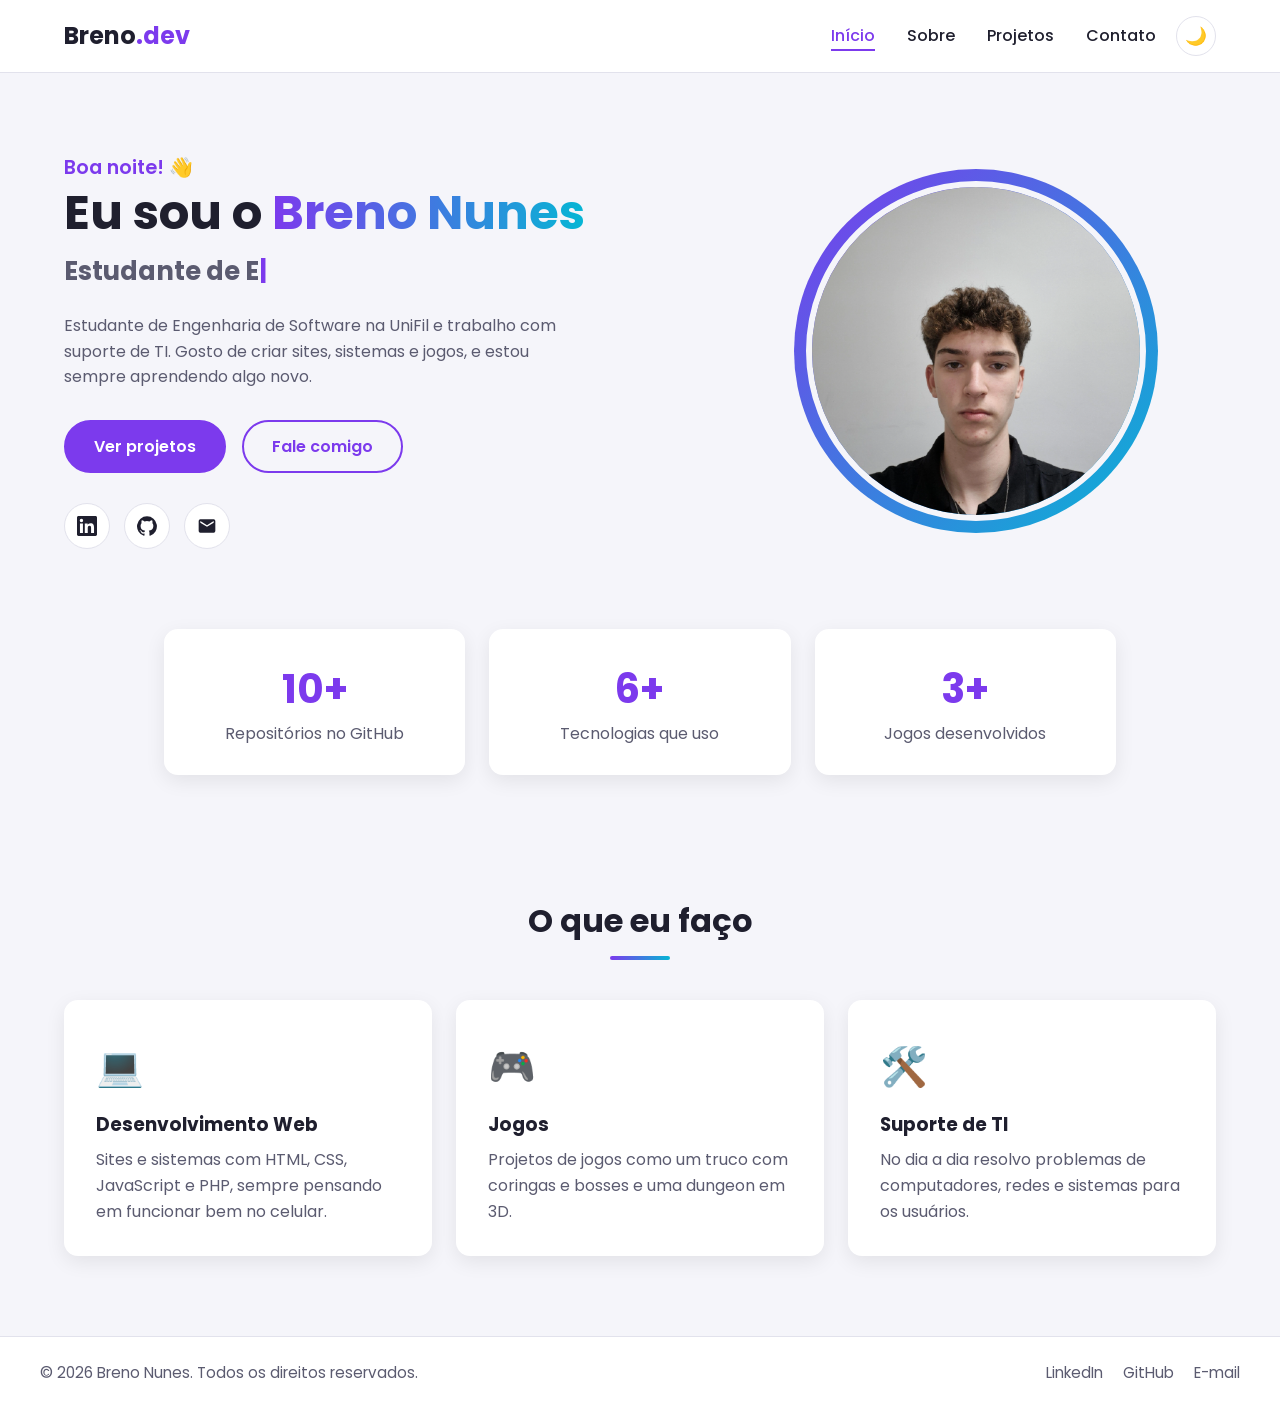
==== index.html @ 77baca60 "Portfólio pessoal" ====
<!DOCTYPE html>
<html lang="pt-BR">
<head>
    <meta charset="UTF-8">
    <meta name="viewport" content="width=device-width, initial-scale=1.0">
    <meta name="description" content="Portfólio de Breno Nunes, estudante de Engenharia de Software">
    <title>Breno Nunes | Início</title>
    <link rel="preconnect" href="https://fonts.googleapis.com">
    <link rel="preconnect" href="https://fonts.gstatic.com" crossorigin>
    <link href="https://fonts.googleapis.com/css2?family=Poppins:wght@400;500;600;700&display=swap" rel="stylesheet">
    <link rel="stylesheet" href="css/style.css">
</head>
<body>
    <header class="cabecalho">
        <nav class="navbar">
            <a href="index.html" class="logo">Breno<span>.dev</span></a>

            <button class="menu-toggle" id="menuToggle" aria-label="Abrir menu" aria-expanded="false">
                <span></span>
                <span></span>
                <span></span>
            </button>

            <ul class="menu" id="menu">
                <li><a href="index.html" class="ativo">Início</a></li>
                <li><a href="sobre.html">Sobre</a></li>
                <li><a href="projetos.html">Projetos</a></li>
                <li><a href="contato.html">Contato</a></li>
            </ul>

            <button class="btn-tema" id="btnTema" aria-label="Alternar tema">🌙</button>
        </nav>
    </header>

    <main>
        <section class="hero">
            <div class="hero-texto">
                <p class="saudacao" id="saudacao">Olá!</p>
                <h1>Eu sou o <span class="destaque">Breno Nunes</span></h1>
                <h2 class="digitando">
                    <span id="textoDigitado"></span><span class="cursor">|</span>
                </h2>
                <p class="hero-descricao">
                    Estudante de Engenharia de Software na UniFil e trabalho com suporte de TI.
                    Gosto de criar sites, sistemas e jogos, e estou sempre aprendendo algo novo.
                </p>
                <div class="hero-botoes">
                    <a href="projetos.html" class="btn btn-principal">Ver projetos</a>
                    <a href="contato.html" class="btn btn-secundario">Fale comigo</a>
                </div>
                <div class="redes">
                    <a href="https://www.linkedin.com/in/breno-nunes-1a18032b0/" target="_blank" rel="noopener" aria-label="LinkedIn">
                        <svg viewBox="0 0 24 24"><path d="M20.45 20.45h-3.56v-5.57c0-1.33-.02-3.04-1.85-3.04-1.85 0-2.14 1.45-2.14 2.94v5.67H9.35V9h3.41v1.56h.05c.48-.9 1.64-1.85 3.37-1.85 3.6 0 4.27 2.37 4.27 5.45v6.29zM5.34 7.43a2.06 2.06 0 1 1 0-4.13 2.06 2.06 0 0 1 0 4.13zM7.12 20.45H3.56V9h3.56v11.45zM22.22 0H1.77C.79 0 0 .77 0 1.73v20.54C0 23.23.79 24 1.77 24h20.45c.98 0 1.78-.77 1.78-1.73V1.73C24 .77 23.2 0 22.22 0z"/></svg>
                    </a>
                    <a href="https://github.com/BrenoNunesC" target="_blank" rel="noopener" aria-label="GitHub">
                        <svg viewBox="0 0 24 24"><path d="M12 .3a12 12 0 0 0-3.8 23.38c.6.12.83-.26.83-.57L9 21.07c-3.34.72-4.04-1.61-4.04-1.61-.55-1.39-1.34-1.76-1.34-1.76-1.08-.74.09-.73.09-.73 1.2.09 1.83 1.24 1.83 1.24 1.07 1.83 2.81 1.3 3.5 1 .1-.78.42-1.31.76-1.61-2.67-.3-5.47-1.33-5.47-5.93 0-1.31.47-2.38 1.24-3.22-.14-.3-.54-1.52.1-3.18 0 0 1-.32 3.3 1.23a11.5 11.5 0 0 1 6 0c2.28-1.55 3.29-1.23 3.29-1.23.64 1.66.24 2.88.12 3.18a4.65 4.65 0 0 1 1.23 3.22c0 4.61-2.8 5.63-5.48 5.92.42.36.81 1.1.81 2.22l-.01 3.29c0 .31.2.69.82.57A12 12 0 0 0 12 .3"/></svg>
                    </a>
                    <a href="mailto:brenonunes@edu.unifil.br" aria-label="E-mail">
                        <svg viewBox="0 0 24 24"><path d="M20 4H4a2 2 0 0 0-2 2v12a2 2 0 0 0 2 2h16a2 2 0 0 0 2-2V6a2 2 0 0 0-2-2zm0 4-8 5-8-5V6l8 5 8-5v2z"/></svg>
                    </a>
                </div>
            </div>

            <figure class="hero-foto">
                <img src="img/perfil.png" alt="Foto de perfil do Breno Nunes">
            </figure>
        </section>

        <section class="numeros revelar">
            <article class="card-numero">
                <h3 class="contador" data-alvo="10">0</h3>
                <p>Repositórios no GitHub</p>
            </article>
            <article class="card-numero">
                <h3 class="contador" data-alvo="6">0</h3>
                <p>Tecnologias que uso</p>
            </article>
            <article class="card-numero">
                <h3 class="contador" data-alvo="3">0</h3>
                <p>Jogos desenvolvidos</p>
            </article>
        </section>

        <section class="chamada revelar">
            <h2 class="titulo-secao">O que eu faço</h2>
            <div class="grid-servicos">
                <article class="card">
                    <span class="card-icone">💻</span>
                    <h3>Desenvolvimento Web</h3>
                    <p>Sites e sistemas com HTML, CSS, JavaScript e PHP, sempre pensando em funcionar bem no celular.</p>
                </article>
                <article class="card">
                    <span class="card-icone">🎮</span>
                    <h3>Jogos</h3>
                    <p>Projetos de jogos como um truco com coringas e bosses e uma dungeon em 3D.</p>
                </article>
                <article class="card">
                    <span class="card-icone">🛠️</span>
                    <h3>Suporte de TI</h3>
                    <p>No dia a dia resolvo problemas de computadores, redes e sistemas para os usuários.</p>
                </article>
            </div>
        </section>
    </main>

    <footer class="rodape">
        <div class="rodape-conteudo">
            <p>&copy; <span id="ano"></span> Breno Nunes. Todos os direitos reservados.</p>
            <ul class="rodape-links">
                <li><a href="https://www.linkedin.com/in/breno-nunes-1a18032b0/" target="_blank" rel="noopener">LinkedIn</a></li>
                <li><a href="https://github.com/BrenoNunesC" target="_blank" rel="noopener">GitHub</a></li>
                <li><a href="mailto:brenonunes@edu.unifil.br">E-mail</a></li>
            </ul>
        </div>
    </footer>

    <button class="btn-topo" id="btnTopo" aria-label="Voltar ao topo">↑</button>

    <script src="js/script.js"></script>
</body>
</html>
---- css/style.css ----
/* ===== VARIÁVEIS ===== */
:root {
    --cor-primaria: #7c3aed;
    --cor-primaria-clara: #a78bfa;
    --cor-secundaria: #06b6d4;
    --cor-fundo: #f5f5fa;
    --cor-fundo-card: #ffffff;
    --cor-texto: #1f1f2e;
    --cor-texto-suave: #5b5b70;
    --cor-borda: #e2e2ec;
    --sombra: 0 6px 20px rgba(0, 0, 0, 0.08);
    --raio: 14px;
    --transicao: 0.3s ease;
}

body.tema-escuro {
    --cor-fundo: #0f0f1a;
    --cor-fundo-card: #1a1a2b;
    --cor-texto: #ececf5;
    --cor-texto-suave: #a5a5bd;
    --cor-borda: #2c2c42;
    --sombra: 0 6px 20px rgba(0, 0, 0, 0.4);
}

/* ===== RESET ===== */
* {
    margin: 0;
    padding: 0;
    box-sizing: border-box;
}

html {
    scroll-behavior: smooth;
}

body {
    font-family: 'Poppins', Arial, sans-serif;
    background-color: var(--cor-fundo);
    color: var(--cor-texto);
    line-height: 1.6;
    min-height: 100vh;
    display: flex;
    flex-direction: column;
    transition: background-color var(--transicao), color var(--transicao);
}

main {
    flex: 1;
}

img {
    max-width: 100%;
    display: block;
}

a {
    color: inherit;
    text-decoration: none;
}

ul,
ol {
    list-style: none;
}

.destaque {
    background: linear-gradient(90deg, var(--cor-primaria), var(--cor-secundaria));
    -webkit-background-clip: text;
    background-clip: text;
    color: transparent;
}

.titulo-secao {
    font-size: 2rem;
    text-align: center;
    margin-bottom: 40px;
    position: relative;
}

.titulo-secao::after {
    content: '';
    display: block;
    width: 60px;
    height: 4px;
    margin: 10px auto 0;
    border-radius: 2px;
    background: linear-gradient(90deg, var(--cor-primaria), var(--cor-secundaria));
}

/* ===== BOTÕES ===== */
.btn {
    display: inline-block;
    padding: 12px 28px;
    border-radius: 50px;
    font-weight: 600;
    font-size: 1rem;
    font-family: inherit;
    cursor: pointer;
    border: 2px solid var(--cor-primaria);
    transition: transform var(--transicao), box-shadow var(--transicao), background var(--transicao);
}

.btn:hover {
    transform: translateY(-3px);
    box-shadow: 0 8px 20px rgba(124, 58, 237, 0.35);
}

.btn-principal {
    background: var(--cor-primaria);
    color: #fff;
}

.btn-secundario {
    background: transparent;
    color: var(--cor-primaria);
}

body.tema-escuro .btn-secundario {
    color: var(--cor-primaria-clara);
}

.btn-secundario:hover {
    background: var(--cor-primaria);
    color: #fff;
}

/* ===== CABEÇALHO / MENU ===== */
.cabecalho {
    position: sticky;
    top: 0;
    z-index: 100;
    background-color: var(--cor-fundo-card);
    border-bottom: 1px solid var(--cor-borda);
    transition: box-shadow var(--transicao), background-color var(--transicao);
}

.cabecalho.rolando {
    box-shadow: var(--sombra);
}

.navbar {
    max-width: 1200px;
    margin: 0 auto;
    padding: 16px 24px;
    display: flex;
    align-items: center;
    justify-content: space-between;
    gap: 20px;
}

.logo {
    font-size: 1.5rem;
    font-weight: 700;
}

.logo span {
    color: var(--cor-primaria);
}

.menu {
    display: flex;
    gap: 32px;
    margin-left: auto;
}

.menu a {
    font-weight: 500;
    position: relative;
    padding: 4px 0;
    transition: color var(--transicao);
}

.menu a::after {
    content: '';
    position: absolute;
    left: 0;
    bottom: 0;
    width: 0;
    height: 2px;
    background-color: var(--cor-primaria);
    transition: width var(--transicao);
}

.menu a:hover,
.menu a.ativo {
    color: var(--cor-primaria);
}

.menu a:hover::after,
.menu a.ativo::after {
    width: 100%;
}

.btn-tema {
    background: none;
    border: 1px solid var(--cor-borda);
    border-radius: 50%;
    width: 40px;
    height: 40px;
    font-size: 1.1rem;
    cursor: pointer;
    transition: transform var(--transicao);
}

.btn-tema:hover {
    transform: rotate(25deg);
}

.menu-toggle {
    display: none;
    flex-direction: column;
    gap: 5px;
    background: none;
    border: none;
    cursor: pointer;
    padding: 6px;
}

.menu-toggle span {
    width: 26px;
    height: 3px;
    border-radius: 2px;
    background-color: var(--cor-texto);
    transition: transform var(--transicao), opacity var(--transicao);
}

.menu-toggle.aberto span:nth-child(1) {
    transform: translateY(8px) rotate(45deg);
}

.menu-toggle.aberto span:nth-child(2) {
    opacity: 0;
}

.menu-toggle.aberto span:nth-child(3) {
    transform: translateY(-8px) rotate(-45deg);
}

/* ===== HERO (INÍCIO) ===== */
.hero {
    max-width: 1200px;
    margin: 0 auto;
    padding: 80px 24px;
    display: grid;
    grid-template-columns: 1.3fr 1fr;
    align-items: center;
    gap: 48px;
}

.saudacao {
    color: var(--cor-primaria);
    font-weight: 600;
    font-size: 1.2rem;
}

.hero h1 {
    font-size: 3rem;
    line-height: 1.2;
    animation: surgir 0.8s ease both;
}

.digitando {
    font-size: 1.6rem;
    color: var(--cor-texto-suave);
    min-height: 2.6rem;
    margin: 10px 0 20px;
}

.cursor {
    color: var(--cor-primaria);
    animation: piscar 0.8s infinite;
}

.hero-descricao {
    color: var(--cor-texto-suave);
    max-width: 520px;
    margin-bottom: 30px;
}

.hero-botoes {
    display: flex;
    flex-wrap: wrap;
    gap: 16px;
    margin-bottom: 30px;
}

.redes {
    display: flex;
    gap: 14px;
}

.redes a {
    width: 46px;
    height: 46px;
    border-radius: 50%;
    display: flex;
    align-items: center;
    justify-content: center;
    background-color: var(--cor-fundo-card);
    border: 1px solid var(--cor-borda);
    transition: transform var(--transicao), background-color var(--transicao);
}

.redes svg {
    width: 20px;
    height: 20px;
    fill: var(--cor-texto);
    transition: fill var(--transicao);
}

.redes a:hover {
    transform: translateY(-4px);
    background-color: var(--cor-primaria);
}

.redes a:hover svg {
    fill: #fff;
}

.hero-foto {
    justify-self: center;
    position: relative;
    animation: flutuar 4s ease-in-out infinite;
}

.hero-foto::before {
    content: '';
    position: absolute;
    inset: -12px;
    border-radius: 50%;
    background: linear-gradient(135deg, var(--cor-primaria), var(--cor-secundaria));
    animation: girar 8s linear infinite;
    z-index: -1;
}

.hero-foto img {
    width: 340px;
    height: 340px;
    object-fit: cover;
    border-radius: 50%;
    border: 6px solid var(--cor-fundo);
}

/* ===== NÚMEROS ===== */
.numeros {
    max-width: 1000px;
    margin: 0 auto 80px;
    padding: 0 24px;
    display: grid;
    grid-template-columns: repeat(3, 1fr);
    gap: 24px;
}

.card-numero {
    background-color: var(--cor-fundo-card);
    border-radius: var(--raio);
    padding: 28px;
    text-align: center;
    box-shadow: var(--sombra);
}

.card-numero h3 {
    font-size: 2.5rem;
    color: var(--cor-primaria);
}

.card-numero p {
    color: var(--cor-texto-suave);
}

/* ===== CARDS (SERVIÇOS) ===== */
.chamada,
.habilidades,
.trajetoria,
.curiosidades,
.projetos {
    max-width: 1200px;
    margin: 0 auto;
    padding: 40px 24px 80px;
}

.grid-servicos {
    display: grid;
    grid-template-columns: repeat(auto-fit, minmax(260px, 1fr));
    gap: 24px;
}

.card {
    background-color: var(--cor-fundo-card);
    border-radius: var(--raio);
    padding: 32px;
    box-shadow: var(--sombra);
    border-top: 4px solid transparent;
    transition: transform var(--transicao), border-color var(--transicao);
}

.card:hover {
    transform: translateY(-8px);
    border-color: var(--cor-primaria);
}

.card-icone {
    font-size: 2.4rem;
    display: block;
    margin-bottom: 12px;
}

.card h3 {
    margin-bottom: 8px;
}

.card p {
    color: var(--cor-texto-suave);
}

/* ===== BANNER DAS PÁGINAS INTERNAS ===== */
.banner-pagina {
    text-align: center;
    padding: 70px 24px 40px;
}

.banner-pagina h1 {
    font-size: 2.8rem;
    animation: surgir 0.8s ease both;
}

.banner-pagina p {
    color: var(--cor-texto-suave);
    max-width: 600px;
    margin: 10px auto 0;
}

/* ===== SOBRE ===== */
.sobre {
    max-width: 1100px;
    margin: 0 auto;
    padding: 20px 24px 80px;
    display: grid;
    grid-template-columns: 1fr 1.5fr;
    gap: 48px;
    align-items: center;
}

.sobre-foto img {
    border-radius: var(--raio);
    box-shadow: 16px 16px 0 var(--cor-primaria);
    filter: grayscale(30%);
    transition: filter var(--transicao), box-shadow var(--transicao);
}

.sobre-foto img:hover {
    filter: grayscale(0);
    box-shadow: 8px 8px 0 var(--cor-secundaria);
}

.sobre-texto h2 {
    font-size: 1.8rem;
    margin-bottom: 16px;
}

.sobre-texto p {
    color: var(--cor-texto-suave);
    margin-bottom: 14px;
    text-align: justify;
}

.sobre-texto strong {
    color: var(--cor-texto);
}

.sobre-texto .btn {
    margin-top: 10px;
}

.lista-habilidades {
    max-width: 800px;
    margin: 0 auto;
    display: grid;
    grid-template-columns: repeat(2, 1fr);
    gap: 24px 48px;
}

.habilidade-info {
    display: flex;
    justify-content: space-between;
    font-weight: 500;
    margin-bottom: 6px;
}

.barra {
    height: 10px;
    border-radius: 10px;
    background-color: var(--cor-borda);
    overflow: hidden;
}

.barra-progresso {
    height: 100%;
    width: 0;
    border-radius: 10px;
    background: linear-gradient(90deg, var(--cor-primaria), var(--cor-secundaria));
    transition: width 1.5s ease;
}

.linha-tempo {
    max-width: 700px;
    margin: 0 auto;
    border-left: 3px solid var(--cor-primaria);
    padding-left: 30px;
}

.item-tempo {
    position: relative;
    margin-bottom: 36px;
}

.item-tempo::before {
    content: '';
    position: absolute;
    left: -40px;
    top: 6px;
    width: 17px;
    height: 17px;
    border-radius: 50%;
    background-color: var(--cor-fundo);
    border: 3px solid var(--cor-primaria);
}

.item-tempo time {
    color: var(--cor-primaria);
    font-weight: 600;
    font-size: 0.9rem;
    text-transform: uppercase;
    letter-spacing: 1px;
}

.item-tempo p {
    color: var(--cor-texto-suave);
}

.curiosidades {
    text-align: center;
}

.curiosidade-texto {
    font-size: 1.2rem;
    font-style: italic;
    max-width: 600px;
    margin: 0 auto 24px;
    min-height: 3.5rem;
}

.curiosidade-texto.trocando {
    animation: surgir 0.5s ease;
}

/* ===== PROJETOS ===== */
.filtros {
    display: flex;
    justify-content: center;
    flex-wrap: wrap;
    gap: 12px;
    margin-bottom: 40px;
}

.filtro {
    padding: 8px 22px;
    border-radius: 50px;
    border: 1px solid var(--cor-borda);
    background-color: var(--cor-fundo-card);
    color: var(--cor-texto);
    font-family: inherit;
    font-size: 0.95rem;
    cursor: pointer;
    transition: background-color var(--transicao), color var(--transicao);
}

.filtro:hover,
.filtro.ativo {
    background-color: var(--cor-primaria);
    border-color: var(--cor-primaria);
    color: #fff;
}

.grid-projetos {
    display: grid;
    grid-template-columns: repeat(auto-fill, minmax(300px, 1fr));
    gap: 28px;
}

.card-projeto {
    background-color: var(--cor-fundo-card);
    border-radius: var(--raio);
    overflow: hidden;
    box-shadow: var(--sombra);
    display: flex;
    flex-direction: column;
    transition: transform var(--transicao);
}

.card-projeto.visivel:hover {
    transform: translateY(-8px) scale(1.02);
    transition: transform var(--transicao);
}

.card-projeto.escondido {
    display: none;
}

.projeto-capa {
    height: 160px;
    display: flex;
    align-items: center;
    justify-content: center;
    font-size: 4rem;
}

.card-projeto:hover .projeto-capa {
    animation: pulsar 0.6s ease;
}

.capa-roxa { background: linear-gradient(135deg, #7c3aed, #c084fc); }
.capa-azul { background: linear-gradient(135deg, #0284c7, #06b6d4); }
.capa-verde { background: linear-gradient(135deg, #059669, #34d399); }
.capa-laranja { background: linear-gradient(135deg, #ea580c, #fbbf24); }
.capa-rosa { background: linear-gradient(135deg, #db2777, #f9a8d4); }
.capa-cinza { background: linear-gradient(135deg, #334155, #64748b); }

.projeto-corpo {
    padding: 24px;
    display: flex;
    flex-direction: column;
    flex: 1;
}

.projeto-corpo h3 {
    font-size: 1.3rem;
}

.projeto-corpo p {
    color: var(--cor-texto-suave);
    margin: 6px 0 14px;
    flex: 1;
}

.tags {
    display: flex;
    flex-wrap: wrap;
    gap: 8px;
    margin-bottom: 16px;
}

.tags li {
    font-size: 0.8rem;
    padding: 3px 12px;
    border-radius: 50px;
    background-color: rgba(124, 58, 237, 0.12);
    color: var(--cor-primaria);
    font-weight: 500;
}

body.tema-escuro .tags li {
    color: var(--cor-primaria-clara);
}

.link-projeto {
    font-weight: 600;
    color: var(--cor-primaria);
}

body.tema-escuro .link-projeto {
    color: var(--cor-primaria-clara);
}

.link-projeto:hover {
    text-decoration: underline;
}

.link-projeto.desativado {
    color: var(--cor-texto-suave);
    font-weight: 500;
}

.sem-resultado {
    text-align: center;
    color: var(--cor-texto-suave);
}

/* ===== CONTATO ===== */
.contato {
    max-width: 1100px;
    margin: 0 auto;
    padding: 20px 24px 80px;
    display: grid;
    grid-template-columns: 1fr 1.4fr;
    gap: 40px;
    align-items: start;
}

.contato-info,
.formulario {
    background-color: var(--cor-fundo-card);
    border-radius: var(--raio);
    padding: 32px;
    box-shadow: var(--sombra);
}

.contato-info h2,
.formulario h2 {
    margin-bottom: 20px;
}

.lista-contatos li a,
.contato-item {
    display: flex;
    align-items: center;
    gap: 14px;
    padding: 12px;
    border-radius: 10px;
    transition: background-color var(--transicao);
    word-break: break-word;
}

.lista-contatos li a:hover {
    background-color: rgba(124, 58, 237, 0.1);
}

.lista-contatos strong {
    display: block;
}

.lista-contatos span span {
    color: var(--cor-texto-suave);
    font-size: 0.95rem;
}

.lista-contatos strong {
    color: var(--cor-texto);
}

.contato-icone {
    font-size: 1.5rem;
}

.campo {
    display: flex;
    flex-direction: column;
    margin-bottom: 18px;
}

.campo label {
    font-weight: 500;
    margin-bottom: 6px;
}

.campo input,
.campo select,
.campo textarea {
    padding: 12px 14px;
    border-radius: 10px;
    border: 1px solid var(--cor-borda);
    background-color: var(--cor-fundo);
    color: var(--cor-texto);
    font-family: inherit;
    font-size: 1rem;
    transition: border-color var(--transicao), box-shadow var(--transicao);
}

.campo textarea {
    resize: vertical;
}

.campo input:focus,
.campo select:focus,
.campo textarea:focus {
    outline: none;
    border-color: var(--cor-primaria);
    box-shadow: 0 0 0 3px rgba(124, 58, 237, 0.2);
}

.campo.invalido input,
.campo.invalido select,
.campo.invalido textarea {
    border-color: #ef4444;
    animation: tremer 0.3s;
}

.erro {
    color: #ef4444;
    font-size: 0.85rem;
    min-height: 1.2em;
}

.contador-caracteres {
    align-self: flex-end;
    color: var(--cor-texto-suave);
    font-size: 0.8rem;
}

.formulario .btn {
    width: 100%;
}

.msg-sucesso {
    margin-top: 16px;
    padding: 12px;
    border-radius: 10px;
    text-align: center;
    background-color: rgba(16, 185, 129, 0.15);
    color: #10b981;
    font-weight: 500;
    animation: surgir 0.5s ease;
}

/* ===== RODAPÉ ===== */
.rodape {
    background-color: var(--cor-fundo-card);
    border-top: 1px solid var(--cor-borda);
    padding: 24px;
}

.rodape-conteudo {
    max-width: 1200px;
    margin: 0 auto;
    display: flex;
    justify-content: space-between;
    align-items: center;
    flex-wrap: wrap;
    gap: 12px;
    color: var(--cor-texto-suave);
    font-size: 0.95rem;
}

.rodape-links {
    display: flex;
    gap: 20px;
}

.rodape-links a:hover {
    color: var(--cor-primaria);
}

/* ===== BOTÃO VOLTAR AO TOPO ===== */
.btn-topo {
    position: fixed;
    right: 20px;
    bottom: 20px;
    width: 46px;
    height: 46px;
    border-radius: 50%;
    border: none;
    background-color: var(--cor-primaria);
    color: #fff;
    font-size: 1.3rem;
    cursor: pointer;
    box-shadow: var(--sombra);
    opacity: 0;
    visibility: hidden;
    transform: translateY(20px);
    transition: opacity var(--transicao), transform var(--transicao), visibility var(--transicao);
}

.btn-topo.visivel {
    opacity: 1;
    visibility: visible;
    transform: translateY(0);
}

/* ===== ANIMAÇÃO AO ROLAR ===== */
.revelar {
    opacity: 0;
    transform: translateY(40px);
    transition: opacity 0.8s ease, transform 0.8s ease;
}

.revelar.visivel {
    opacity: 1;
    transform: translateY(0);
}

/* ===== KEYFRAMES ===== */
@keyframes surgir {
    from {
        opacity: 0;
        transform: translateY(20px);
    }
    to {
        opacity: 1;
        transform: translateY(0);
    }
}

@keyframes piscar {
    50% { opacity: 0; }
}

@keyframes flutuar {
    0%, 100% { transform: translateY(0); }
    50% { transform: translateY(-14px); }
}

@keyframes girar {
    to { transform: rotate(360deg); }
}

@keyframes pulsar {
    50% { transform: scale(1.15); }
}

@keyframes tremer {
    0%, 100% { transform: translateX(0); }
    25% { transform: translateX(-5px); }
    75% { transform: translateX(5px); }
}

/* ===== RESPONSIVIDADE ===== */
@media (max-width: 900px) {
    .hero {
        grid-template-columns: 1fr;
        text-align: center;
        padding: 50px 24px;
    }

    .hero-foto {
        order: -1;
    }

    .hero-foto img {
        width: 240px;
        height: 240px;
    }

    .hero-descricao {
        margin-left: auto;
        margin-right: auto;
    }

    .hero-botoes,
    .redes {
        justify-content: center;
    }

    .sobre,
    .contato {
        grid-template-columns: 1fr;
    }

    .sobre-foto {
        max-width: 320px;
        margin: 0 auto;
    }
}

@media (max-width: 768px) {
    .menu-toggle {
        display: flex;
        order: 3;
    }

    .btn-tema {
        margin-left: auto;
    }

    .menu {
        position: absolute;
        top: 100%;
        left: 0;
        right: 0;
        flex-direction: column;
        align-items: center;
        gap: 0;
        background-color: var(--cor-fundo-card);
        border-bottom: 1px solid var(--cor-borda);
        max-height: 0;
        overflow: hidden;
        transition: max-height 0.4s ease;
    }

    .menu.aberto {
        max-height: 300px;
    }

    .menu li {
        width: 100%;
        text-align: center;
    }

    .menu a {
        display: block;
        padding: 14px;
    }

    .menu a::after {
        display: none;
    }

    .hero h1 {
        font-size: 2.2rem;
    }

    .digitando {
        font-size: 1.2rem;
    }

    .numeros {
        grid-template-columns: 1fr;
    }

    .lista-habilidades {
        grid-template-columns: 1fr;
    }

    .banner-pagina h1 {
        font-size: 2.1rem;
    }

    .rodape-conteudo {
        flex-direction: column;
        text-align: center;
    }
}

@media (max-width: 400px) {
    .navbar {
        padding: 14px 16px;
    }

    .grid-projetos {
        grid-template-columns: 1fr;
    }

    .contato-info,
    .formulario {
        padding: 22px;
    }
}
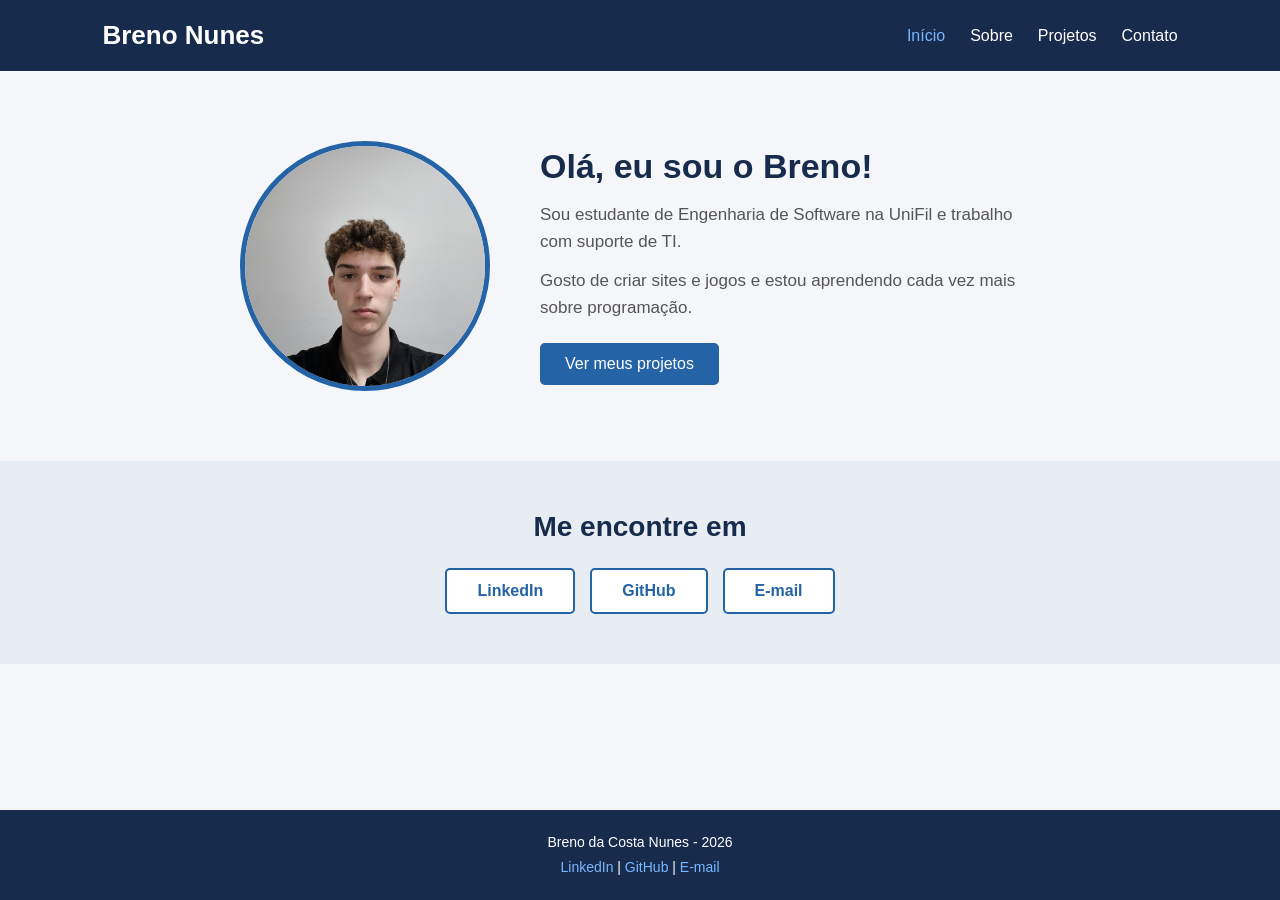
==== commit c2e3cd19: "Deixando o portfólio mais simples" ====
--- a/index.html
+++ b/index.html
@@ -1,121 +1,58 @@
 <!DOCTYPE html>
+<!--
+    Portfólio Pessoal
+    Aluno: Breno da Costa Nunes
+-->
 <html lang="pt-BR">
 <head>
     <meta charset="UTF-8">
     <meta name="viewport" content="width=device-width, initial-scale=1.0">
-    <meta name="description" content="Portfólio de Breno Nunes, estudante de Engenharia de Software">
-    <title>Breno Nunes | Início</title>
-    <link rel="preconnect" href="https://fonts.googleapis.com">
-    <link rel="preconnect" href="https://fonts.gstatic.com" crossorigin>
-    <link href="https://fonts.googleapis.com/css2?family=Poppins:wght@400;500;600;700&display=swap" rel="stylesheet">
-    <link rel="stylesheet" href="css/style.css">
+    <title>Breno Nunes - Início</title>
+    <link rel="stylesheet" href="style.css">
 </head>
 <body>
-    <header class="cabecalho">
-        <nav class="navbar">
-            <a href="index.html" class="logo">Breno<span>.dev</span></a>
 
-            <button class="menu-toggle" id="menuToggle" aria-label="Abrir menu" aria-expanded="false">
-                <span></span>
-                <span></span>
-                <span></span>
-            </button>
-
-            <ul class="menu" id="menu">
-                <li><a href="index.html" class="ativo">Início</a></li>
-                <li><a href="sobre.html">Sobre</a></li>
-                <li><a href="projetos.html">Projetos</a></li>
-                <li><a href="contato.html">Contato</a></li>
-            </ul>
-
-            <button class="btn-tema" id="btnTema" aria-label="Alternar tema">🌙</button>
+    <header>
+        <h1>Breno Nunes</h1>
+        <nav>
+            <a href="index.html" class="ativo">Início</a>
+            <a href="sobre.html">Sobre</a>
+            <a href="projetos.html">Projetos</a>
+            <a href="contato.html">Contato</a>
         </nav>
     </header>
 
     <main>
-        <section class="hero">
-            <div class="hero-texto">
-                <p class="saudacao" id="saudacao">Olá!</p>
-                <h1>Eu sou o <span class="destaque">Breno Nunes</span></h1>
-                <h2 class="digitando">
-                    <span id="textoDigitado"></span><span class="cursor">|</span>
-                </h2>
-                <p class="hero-descricao">
-                    Estudante de Engenharia de Software na UniFil e trabalho com suporte de TI.
-                    Gosto de criar sites, sistemas e jogos, e estou sempre aprendendo algo novo.
-                </p>
-                <div class="hero-botoes">
-                    <a href="projetos.html" class="btn btn-principal">Ver projetos</a>
-                    <a href="contato.html" class="btn btn-secundario">Fale comigo</a>
-                </div>
-                <div class="redes">
-                    <a href="https://www.linkedin.com/in/breno-nunes-1a18032b0/" target="_blank" rel="noopener" aria-label="LinkedIn">
-                        <svg viewBox="0 0 24 24"><path d="M20.45 20.45h-3.56v-5.57c0-1.33-.02-3.04-1.85-3.04-1.85 0-2.14 1.45-2.14 2.94v5.67H9.35V9h3.41v1.56h.05c.48-.9 1.64-1.85 3.37-1.85 3.6 0 4.27 2.37 4.27 5.45v6.29zM5.34 7.43a2.06 2.06 0 1 1 0-4.13 2.06 2.06 0 0 1 0 4.13zM7.12 20.45H3.56V9h3.56v11.45zM22.22 0H1.77C.79 0 0 .77 0 1.73v20.54C0 23.23.79 24 1.77 24h20.45c.98 0 1.78-.77 1.78-1.73V1.73C24 .77 23.2 0 22.22 0z"/></svg>
-                    </a>
-                    <a href="https://github.com/BrenoNunesC" target="_blank" rel="noopener" aria-label="GitHub">
-                        <svg viewBox="0 0 24 24"><path d="M12 .3a12 12 0 0 0-3.8 23.38c.6.12.83-.26.83-.57L9 21.07c-3.34.72-4.04-1.61-4.04-1.61-.55-1.39-1.34-1.76-1.34-1.76-1.08-.74.09-.73.09-.73 1.2.09 1.83 1.24 1.83 1.24 1.07 1.83 2.81 1.3 3.5 1 .1-.78.42-1.31.76-1.61-2.67-.3-5.47-1.33-5.47-5.93 0-1.31.47-2.38 1.24-3.22-.14-.3-.54-1.52.1-3.18 0 0 1-.32 3.3 1.23a11.5 11.5 0 0 1 6 0c2.28-1.55 3.29-1.23 3.29-1.23.64 1.66.24 2.88.12 3.18a4.65 4.65 0 0 1 1.23 3.22c0 4.61-2.8 5.63-5.48 5.92.42.36.81 1.1.81 2.22l-.01 3.29c0 .31.2.69.82.57A12 12 0 0 0 12 .3"/></svg>
-                    </a>
-                    <a href="mailto:brenonunes@edu.unifil.br" aria-label="E-mail">
-                        <svg viewBox="0 0 24 24"><path d="M20 4H4a2 2 0 0 0-2 2v12a2 2 0 0 0 2 2h16a2 2 0 0 0 2-2V6a2 2 0 0 0-2-2zm0 4-8 5-8-5V6l8 5 8-5v2z"/></svg>
-                    </a>
-                </div>
+
+        <section class="apresentacao">
+            <img src="img/perfil.png" alt="Foto de perfil do Breno Nunes" class="foto-perfil">
+            <div class="apresentacao-texto">
+                <h2>Olá, eu sou o Breno!</h2>
+                <p>Sou estudante de Engenharia de Software na UniFil e trabalho com suporte de TI.</p>
+                <p>Gosto de criar sites e jogos e estou aprendendo cada vez mais sobre programação.</p>
+                <a href="projetos.html" class="botao">Ver meus projetos</a>
             </div>
-
-            <figure class="hero-foto">
-                <img src="img/perfil.png" alt="Foto de perfil do Breno Nunes">
-            </figure>
         </section>
 
-        <section class="numeros revelar">
-            <article class="card-numero">
-                <h3 class="contador" data-alvo="10">0</h3>
-                <p>Repositórios no GitHub</p>
-            </article>
-            <article class="card-numero">
-                <h3 class="contador" data-alvo="6">0</h3>
-                <p>Tecnologias que uso</p>
-            </article>
-            <article class="card-numero">
-                <h3 class="contador" data-alvo="3">0</h3>
-                <p>Jogos desenvolvidos</p>
-            </article>
+        <section class="links">
+            <h2>Me encontre em</h2>
+            <div class="lista-links">
+                <a href="https://www.linkedin.com/in/breno-nunes-1a18032b0/" target="_blank">LinkedIn</a>
+                <a href="https://github.com/BrenoNunesC" target="_blank">GitHub</a>
+                <a href="mailto:brenonunes@edu.unifil.br">E-mail</a>
+            </div>
         </section>
 
-        <section class="chamada revelar">
-            <h2 class="titulo-secao">O que eu faço</h2>
-            <div class="grid-servicos">
-                <article class="card">
-                    <span class="card-icone">💻</span>
-                    <h3>Desenvolvimento Web</h3>
-                    <p>Sites e sistemas com HTML, CSS, JavaScript e PHP, sempre pensando em funcionar bem no celular.</p>
-                </article>
-                <article class="card">
-                    <span class="card-icone">🎮</span>
-                    <h3>Jogos</h3>
-                    <p>Projetos de jogos como um truco com coringas e bosses e uma dungeon em 3D.</p>
-                </article>
-                <article class="card">
-                    <span class="card-icone">🛠️</span>
-                    <h3>Suporte de TI</h3>
-                    <p>No dia a dia resolvo problemas de computadores, redes e sistemas para os usuários.</p>
-                </article>
-            </div>
-        </section>
     </main>
 
-    <footer class="rodape">
-        <div class="rodape-conteudo">
-            <p>&copy; <span id="ano"></span> Breno Nunes. Todos os direitos reservados.</p>
-            <ul class="rodape-links">
-                <li><a href="https://www.linkedin.com/in/breno-nunes-1a18032b0/" target="_blank" rel="noopener">LinkedIn</a></li>
-                <li><a href="https://github.com/BrenoNunesC" target="_blank" rel="noopener">GitHub</a></li>
-                <li><a href="mailto:brenonunes@edu.unifil.br">E-mail</a></li>
-            </ul>
-        </div>
+    <footer>
+        <p>Breno da Costa Nunes - 2026</p>
+        <p>
+            <a href="https://www.linkedin.com/in/breno-nunes-1a18032b0/" target="_blank">LinkedIn</a> |
+            <a href="https://github.com/BrenoNunesC" target="_blank">GitHub</a> |
+            <a href="mailto:brenonunes@edu.unifil.br">E-mail</a>
+        </p>
     </footer>
 
-    <button class="btn-topo" id="btnTopo" aria-label="Voltar ao topo">↑</button>
-
-    <script src="js/script.js"></script>
 </body>
 </html>
--- a/style.css
+++ b/style.css
@@ -0,0 +1,367 @@
+/*
+   Portfólio Pessoal
+   Aluno: Breno da Costa Nunes
+*/
+/* Configurações gerais */
+* {
+    margin: 0;
+    padding: 0;
+    box-sizing: border-box;
+    font-family: Arial, Helvetica, sans-serif;
+}
+body {
+    background-color: #f4f6f9;
+    color: #333;
+    min-height: 100vh;
+    display: flex;
+    flex-direction: column;
+}
+main {
+    flex: 1;
+}
+/* Cabeçalho */
+header {
+    background-color: #172b4d;
+    color: white;
+    padding: 20px 8%;
+
+    display: flex;
+    justify-content: space-between;
+    align-items: center;
+
+    position: sticky;
+    top: 0;
+    z-index: 100;
+}
+header h1 {
+    font-size: 26px;
+}
+nav {
+    display: flex;
+    gap: 25px;
+}
+nav a {
+    color: white;
+    text-decoration: none;
+    font-size: 16px;
+    transition: 0.3s;
+}
+nav a:hover,
+nav a.ativo {
+    color: #78b7ff;
+}
+/* Página inicial */
+.apresentacao {
+    padding: 70px 8%;
+    display: flex;
+    align-items: center;
+    justify-content: center;
+    gap: 50px;
+}
+.foto-perfil {
+    width: 250px;
+    height: 250px;
+    border-radius: 50%;
+    object-fit: cover;
+    border: 5px solid #2463a6;
+}
+.apresentacao-texto {
+    max-width: 500px;
+}
+.apresentacao-texto h2 {
+    font-size: 34px;
+    color: #172b4d;
+    margin-bottom: 15px;
+}
+.apresentacao-texto p {
+    font-size: 17px;
+    color: #555;
+    margin-bottom: 12px;
+    line-height: 1.6;
+}
+/* Botão */
+.botao {
+    display: inline-block;
+    background-color: #2463a6;
+    color: white;
+    text-decoration: none;
+    padding: 12px 25px;
+    border-radius: 5px;
+    margin-top: 10px;
+    transition: 0.3s;
+}
+.botao:hover {
+    background-color: #174778;
+    transform: translateY(-2px);
+}
+/* Links (LinkedIn, GitHub, E-mail) */
+.links {
+    background-color: #e8edf4;
+    padding: 50px 20px;
+    text-align: center;
+}
+.links h2 {
+    color: #172b4d;
+    font-size: 28px;
+    margin-bottom: 25px;
+}
+.lista-links {
+    display: flex;
+    justify-content: center;
+    flex-wrap: wrap;
+    gap: 15px;
+}
+.lista-links a {
+    background-color: white;
+    color: #2463a6;
+    text-decoration: none;
+    font-weight: bold;
+    padding: 12px 30px;
+    border: 2px solid #2463a6;
+    border-radius: 5px;
+    transition: 0.3s;
+}
+.lista-links a:hover {
+    background-color: #2463a6;
+    color: white;
+}
+/* Banner das páginas */
+.banner {
+    background-color: #dceaff;
+    padding: 50px 20px;
+    text-align: center;
+}
+.banner h2 {
+    font-size: 34px;
+    color: #172b4d;
+    margin-bottom: 10px;
+}
+.banner p {
+    font-size: 17px;
+    color: #444;
+}
+/* Página sobre */
+.conteudo {
+    padding: 50px 8%;
+    display: grid;
+    grid-template-columns: repeat(2, 1fr);
+    gap: 25px;
+}
+.caixa {
+    background-color: white;
+    border: 1px solid #ddd;
+    border-radius: 8px;
+    padding: 25px;
+}
+.caixa h3 {
+    color: #172b4d;
+    font-size: 22px;
+    margin-bottom: 15px;
+    padding-bottom: 8px;
+    border-bottom: 3px solid #2463a6;
+}
+.caixa p {
+    color: #555;
+    line-height: 1.6;
+    margin-bottom: 10px;
+}
+.caixa ul {
+    padding-left: 20px;
+    color: #555;
+    line-height: 1.8;
+}
+.habilidades {
+    display: flex;
+    flex-wrap: wrap;
+    gap: 10px;
+    list-style: none;
+}
+.caixa .habilidades {
+    padding-left: 0;
+}
+.habilidades li {
+    background-color: #dceaff;
+    color: #172b4d;
+    padding: 5px 15px;
+    border-radius: 20px;
+    font-size: 15px;
+}
+/* Página projetos */
+.projetos {
+    padding: 50px 8%;
+}
+.cards {
+    display: grid;
+    grid-template-columns: repeat(3, 1fr);
+    gap: 25px;
+}
+.card {
+    background-color: white;
+    border: 1px solid #ddd;
+    border-radius: 8px;
+    padding: 25px;
+
+    display: flex;
+    flex-direction: column;
+
+    transition: 0.3s;
+}
+.card:hover {
+    transform: translateY(-5px);
+    box-shadow: 0 5px 15px rgba(0, 0, 0, 0.08);
+    border-color: #a9c9ed;
+}
+.card h3 {
+    color: #172b4d;
+    font-size: 20px;
+    margin-bottom: 10px;
+}
+.card p {
+    color: #555;
+    font-size: 15px;
+    line-height: 1.5;
+    margin-bottom: 15px;
+}
+.card a {
+    margin-top: auto;
+    color: #2463a6;
+    font-weight: bold;
+    text-decoration: none;
+}
+.card a:hover {
+    text-decoration: underline;
+}
+/* Página contato */
+.contato {
+    padding: 50px 20px;
+    text-align: center;
+}
+.contato form {
+    background-color: white;
+    max-width: 500px;
+    margin: 35px auto 0;
+    padding: 25px;
+    border-radius: 8px;
+    border: 1px solid #ddd;
+    text-align: left;
+}
+.contato label {
+    display: inline-block;
+    margin-bottom: 7px;
+    font-weight: bold;
+}
+.contato input,
+.contato textarea {
+    width: 100%;
+    padding: 11px;
+    margin-bottom: 15px;
+    border: 1px solid #ccc;
+    border-radius: 5px;
+    font-size: 15px;
+    outline: none;
+}
+.contato input:focus,
+.contato textarea:focus {
+    border-color: #2463a6;
+}
+.contato textarea {
+    resize: vertical;
+}
+.contato button {
+    width: 100%;
+    background-color: #2463a6;
+    color: white;
+    border: none;
+    padding: 12px;
+    border-radius: 5px;
+    font-size: 16px;
+    cursor: pointer;
+    transition: 0.3s;
+}
+.contato button:hover {
+    background-color: #174778;
+}
+#resposta {
+    margin-top: 20px;
+    font-weight: bold;
+}
+/* Rodapé */
+footer {
+    background-color: #172b4d;
+    color: white;
+    text-align: center;
+    padding: 20px;
+    font-size: 14px;
+    line-height: 1.8;
+}
+footer a {
+    color: #78b7ff;
+    text-decoration: none;
+}
+footer a:hover {
+    text-decoration: underline;
+}
+/* Animação simples */
+@keyframes entrada {
+    from {
+        opacity: 0;
+        transform: translateY(15px);
+    }
+    to {
+        opacity: 1;
+        transform: translateY(0);
+    }
+}
+.apresentacao,
+.banner,
+.card,
+.caixa {
+    animation: entrada 0.8s ease;
+}
+/* Responsividade para tablets */
+@media (max-width: 900px) {
+    header {
+        padding: 20px 5%;
+    }
+    .cards {
+        grid-template-columns: repeat(2, 1fr);
+    }
+    .conteudo {
+        grid-template-columns: 1fr;
+    }
+}
+/* Responsividade para celulares */
+@media (max-width: 600px) {
+    header {
+        flex-direction: column;
+        gap: 15px;
+    }
+    nav {
+        gap: 15px;
+        flex-wrap: wrap;
+        justify-content: center;
+    }
+    nav a {
+        font-size: 14px;
+    }
+    .apresentacao {
+        flex-direction: column;
+        text-align: center;
+        padding: 40px 20px;
+    }
+    .foto-perfil {
+        width: 180px;
+        height: 180px;
+    }
+    .apresentacao-texto h2,
+    .banner h2 {
+        font-size: 26px;
+    }
+    .cards {
+        grid-template-columns: 1fr;
+    }
+    .conteudo,
+    .projetos {
+        padding: 35px 20px;
+    }
+}
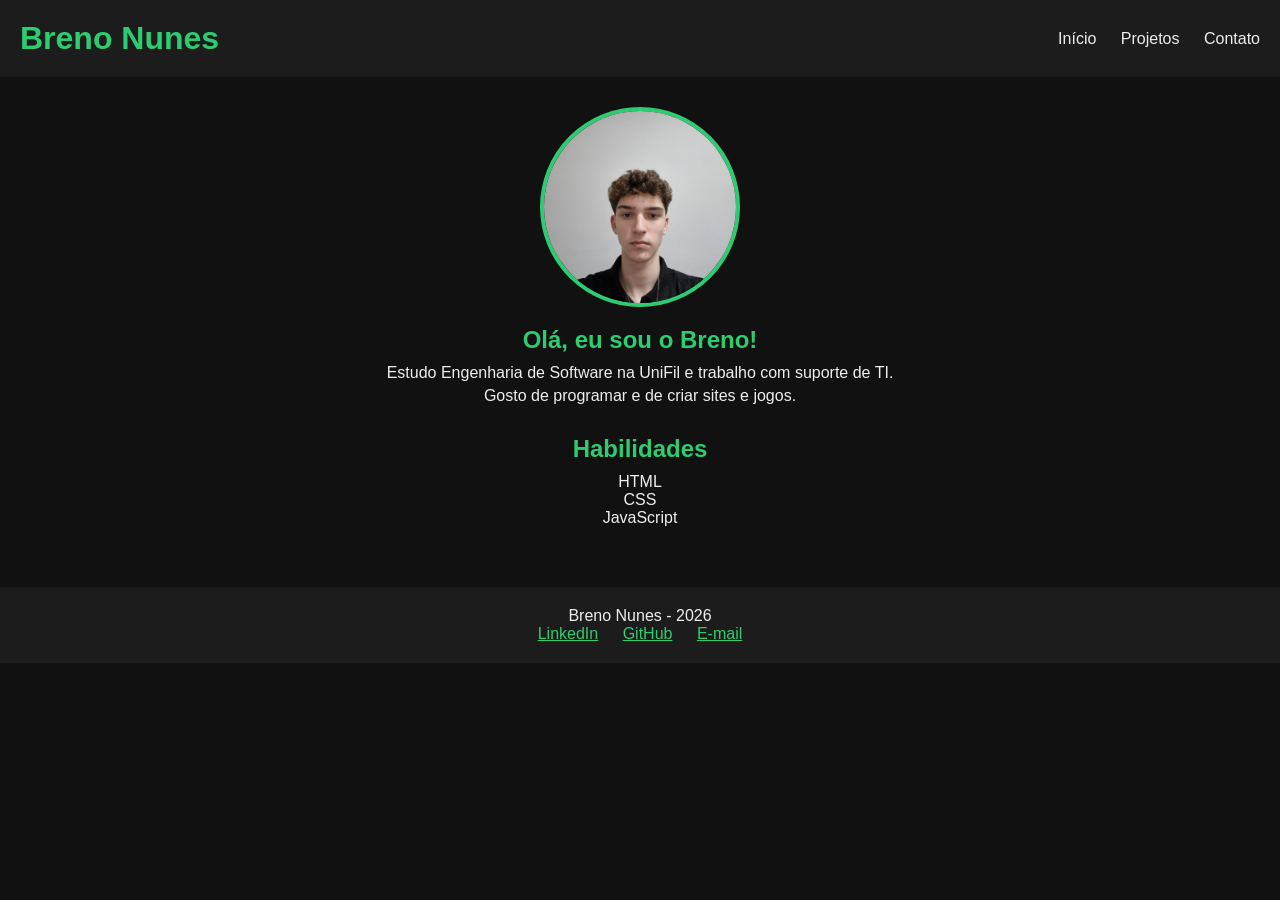
==== commit 835e8a51: "Simplificando" ====
--- a/index.html
+++ b/index.html
@@ -1,13 +1,9 @@
 <!DOCTYPE html>
-<!--
-    Portfólio Pessoal
-    Aluno: Breno da Costa Nunes
--->
 <html lang="pt-BR">
 <head>
     <meta charset="UTF-8">
     <meta name="viewport" content="width=device-width, initial-scale=1.0">
-    <title>Breno Nunes - Início</title>
+    <title>Breno Nunes</title>
     <link rel="stylesheet" href="style.css">
 </head>
 <body>
@@ -15,43 +11,35 @@
     <header>
         <h1>Breno Nunes</h1>
         <nav>
-            <a href="index.html" class="ativo">Início</a>
-            <a href="sobre.html">Sobre</a>
+            <a href="index.html">Início</a>
             <a href="projetos.html">Projetos</a>
             <a href="contato.html">Contato</a>
         </nav>
     </header>
 
     <main>
-
-        <section class="apresentacao">
-            <img src="img/perfil.png" alt="Foto de perfil do Breno Nunes" class="foto-perfil">
-            <div class="apresentacao-texto">
-                <h2>Olá, eu sou o Breno!</h2>
-                <p>Sou estudante de Engenharia de Software na UniFil e trabalho com suporte de TI.</p>
-                <p>Gosto de criar sites e jogos e estou aprendendo cada vez mais sobre programação.</p>
-                <a href="projetos.html" class="botao">Ver meus projetos</a>
-            </div>
+        <section class="sobre">
+            <img src="img/perfil.png" alt="Foto do Breno Nunes" class="foto">
+            <h2>Olá, eu sou o Breno!</h2>
+            <p>Estudo Engenharia de Software na UniFil e trabalho com suporte de TI.</p>
+            <p>Gosto de programar e de criar sites e jogos.</p>
         </section>
 
-        <section class="links">
-            <h2>Me encontre em</h2>
-            <div class="lista-links">
-                <a href="https://www.linkedin.com/in/breno-nunes-1a18032b0/" target="_blank">LinkedIn</a>
-                <a href="https://github.com/BrenoNunesC" target="_blank">GitHub</a>
-                <a href="mailto:brenonunes@edu.unifil.br">E-mail</a>
-            </div>
+        <section class="sobre">
+            <h2>Habilidades</h2>
+            <ul>
+                <li>HTML</li>
+                <li>CSS</li>
+                <li>JavaScript</li>
+            </ul>
         </section>
-
     </main>
 
     <footer>
-        <p>Breno da Costa Nunes - 2026</p>
-        <p>
-            <a href="https://www.linkedin.com/in/breno-nunes-1a18032b0/" target="_blank">LinkedIn</a> |
-            <a href="https://github.com/BrenoNunesC" target="_blank">GitHub</a> |
-            <a href="mailto:brenonunes@edu.unifil.br">E-mail</a>
-        </p>
+        <p>Breno Nunes - 2026</p>
+        <a href="https://www.linkedin.com/in/breno-nunes-1a18032b0/" target="_blank">LinkedIn</a>
+        <a href="https://github.com/BrenoNunesC" target="_blank">GitHub</a>
+        <a href="mailto:brenonunes@edu.unifil.br">E-mail</a>
     </footer>
 
 </body>
--- a/style.css
+++ b/style.css
@@ -1,367 +1,176 @@
-/*
-   Portfólio Pessoal
-   Aluno: Breno da Costa Nunes
-*/
-/* Configurações gerais */
 * {
     margin: 0;
     padding: 0;
     box-sizing: border-box;
-    font-family: Arial, Helvetica, sans-serif;
 }
+
 body {
-    background-color: #f4f6f9;
-    color: #333;
-    min-height: 100vh;
-    display: flex;
-    flex-direction: column;
+    font-family: Arial, sans-serif;
+    background-color: #111111;
+    color: #eeeeee;
 }
-main {
-    flex: 1;
-}
+
 /* Cabeçalho */
 header {
-    background-color: #172b4d;
-    color: white;
-    padding: 20px 8%;
-
+    background-color: #1c1c1c;
+    padding: 20px;
     display: flex;
     justify-content: space-between;
     align-items: center;
+}
 
-    position: sticky;
-    top: 0;
-    z-index: 100;
+header h1 {
+    color: #2ecc71;
 }
-header h1 {
-    font-size: 26px;
+
+nav a {
+    color: #eeeeee;
+    text-decoration: none;
+    margin-left: 20px;
 }
-nav {
-    display: flex;
-    gap: 25px;
+
+nav a:hover {
+    color: #2ecc71;
 }
-nav a {
-    color: white;
-    text-decoration: none;
-    font-size: 16px;
-    transition: 0.3s;
+
+/* Conteúdo */
+main {
+    padding: 30px 20px;
 }
-nav a:hover,
-nav a.ativo {
-    color: #78b7ff;
+
+.titulo {
+    text-align: center;
+    color: #2ecc71;
+    margin-bottom: 20px;
 }
-/* Página inicial */
-.apresentacao {
-    padding: 70px 8%;
-    display: flex;
-    align-items: center;
-    justify-content: center;
-    gap: 50px;
+
+.sobre {
+    text-align: center;
+    margin-bottom: 30px;
 }
-.foto-perfil {
-    width: 250px;
-    height: 250px;
-    border-radius: 50%;
-    object-fit: cover;
-    border: 5px solid #2463a6;
-}
-.apresentacao-texto {
-    max-width: 500px;
-}
-.apresentacao-texto h2 {
-    font-size: 34px;
-    color: #172b4d;
-    margin-bottom: 15px;
-}
-.apresentacao-texto p {
-    font-size: 17px;
-    color: #555;
-    margin-bottom: 12px;
-    line-height: 1.6;
-}
-/* Botão */
-.botao {
-    display: inline-block;
-    background-color: #2463a6;
-    color: white;
-    text-decoration: none;
-    padding: 12px 25px;
-    border-radius: 5px;
-    margin-top: 10px;
-    transition: 0.3s;
-}
-.botao:hover {
-    background-color: #174778;
-    transform: translateY(-2px);
-}
-/* Links (LinkedIn, GitHub, E-mail) */
-.links {
-    background-color: #e8edf4;
-    padding: 50px 20px;
-    text-align: center;
-}
-.links h2 {
-    color: #172b4d;
-    font-size: 28px;
-    margin-bottom: 25px;
-}
-.lista-links {
-    display: flex;
-    justify-content: center;
-    flex-wrap: wrap;
-    gap: 15px;
-}
-.lista-links a {
-    background-color: white;
-    color: #2463a6;
-    text-decoration: none;
-    font-weight: bold;
-    padding: 12px 30px;
-    border: 2px solid #2463a6;
-    border-radius: 5px;
-    transition: 0.3s;
-}
-.lista-links a:hover {
-    background-color: #2463a6;
-    color: white;
-}
-/* Banner das páginas */
-.banner {
-    background-color: #dceaff;
-    padding: 50px 20px;
-    text-align: center;
-}
-.banner h2 {
-    font-size: 34px;
-    color: #172b4d;
+
+.sobre h2 {
+    color: #2ecc71;
     margin-bottom: 10px;
 }
-.banner p {
-    font-size: 17px;
-    color: #444;
+
+.sobre p {
+    margin-bottom: 5px;
 }
-/* Página sobre */
-.conteudo {
-    padding: 50px 8%;
-    display: grid;
-    grid-template-columns: repeat(2, 1fr);
-    gap: 25px;
-}
-.caixa {
-    background-color: white;
-    border: 1px solid #ddd;
-    border-radius: 8px;
-    padding: 25px;
-}
-.caixa h3 {
-    color: #172b4d;
-    font-size: 22px;
-    margin-bottom: 15px;
-    padding-bottom: 8px;
-    border-bottom: 3px solid #2463a6;
-}
-.caixa p {
-    color: #555;
-    line-height: 1.6;
-    margin-bottom: 10px;
-}
-.caixa ul {
-    padding-left: 20px;
-    color: #555;
-    line-height: 1.8;
-}
-.habilidades {
-    display: flex;
-    flex-wrap: wrap;
-    gap: 10px;
+
+.sobre ul {
     list-style: none;
 }
-.caixa .habilidades {
-    padding-left: 0;
+
+.foto {
+    width: 200px;
+    border-radius: 50%;
+    border: 4px solid #2ecc71;
+    margin-bottom: 15px;
+    animation: aparecer 1s;
 }
-.habilidades li {
-    background-color: #dceaff;
-    color: #172b4d;
-    padding: 5px 15px;
-    border-radius: 20px;
-    font-size: 15px;
-}
-/* Página projetos */
-.projetos {
-    padding: 50px 8%;
-}
-.cards {
-    display: grid;
-    grid-template-columns: repeat(3, 1fr);
-    gap: 25px;
-}
-.card {
-    background-color: white;
-    border: 1px solid #ddd;
-    border-radius: 8px;
-    padding: 25px;
 
-    display: flex;
-    flex-direction: column;
-
-    transition: 0.3s;
-}
-.card:hover {
-    transform: translateY(-5px);
-    box-shadow: 0 5px 15px rgba(0, 0, 0, 0.08);
-    border-color: #a9c9ed;
-}
-.card h3 {
-    color: #172b4d;
-    font-size: 20px;
-    margin-bottom: 10px;
-}
-.card p {
-    color: #555;
-    font-size: 15px;
-    line-height: 1.5;
-    margin-bottom: 15px;
-}
-.card a {
-    margin-top: auto;
-    color: #2463a6;
-    font-weight: bold;
-    text-decoration: none;
-}
-.card a:hover {
-    text-decoration: underline;
-}
-/* Página contato */
-.contato {
-    padding: 50px 20px;
-    text-align: center;
-}
-.contato form {
-    background-color: white;
-    max-width: 500px;
-    margin: 35px auto 0;
-    padding: 25px;
-    border-radius: 8px;
-    border: 1px solid #ddd;
-    text-align: left;
-}
-.contato label {
-    display: inline-block;
-    margin-bottom: 7px;
-    font-weight: bold;
-}
-.contato input,
-.contato textarea {
-    width: 100%;
-    padding: 11px;
-    margin-bottom: 15px;
-    border: 1px solid #ccc;
-    border-radius: 5px;
-    font-size: 15px;
-    outline: none;
-}
-.contato input:focus,
-.contato textarea:focus {
-    border-color: #2463a6;
-}
-.contato textarea {
-    resize: vertical;
-}
-.contato button {
-    width: 100%;
-    background-color: #2463a6;
-    color: white;
-    border: none;
-    padding: 12px;
-    border-radius: 5px;
-    font-size: 16px;
-    cursor: pointer;
-    transition: 0.3s;
-}
-.contato button:hover {
-    background-color: #174778;
-}
-#resposta {
-    margin-top: 20px;
-    font-weight: bold;
-}
-/* Rodapé */
-footer {
-    background-color: #172b4d;
-    color: white;
-    text-align: center;
-    padding: 20px;
-    font-size: 14px;
-    line-height: 1.8;
-}
-footer a {
-    color: #78b7ff;
-    text-decoration: none;
-}
-footer a:hover {
-    text-decoration: underline;
-}
-/* Animação simples */
-@keyframes entrada {
+@keyframes aparecer {
     from {
         opacity: 0;
-        transform: translateY(15px);
     }
     to {
         opacity: 1;
-        transform: translateY(0);
     }
 }
-.apresentacao,
-.banner,
-.card,
-.caixa {
-    animation: entrada 0.8s ease;
+
+/* Projetos */
+.projetos {
+    display: flex;
+    justify-content: center;
+    gap: 20px;
 }
-/* Responsividade para tablets */
-@media (max-width: 900px) {
-    header {
-        padding: 20px 5%;
-    }
-    .cards {
-        grid-template-columns: repeat(2, 1fr);
-    }
-    .conteudo {
-        grid-template-columns: 1fr;
-    }
+
+.card {
+    background-color: #1c1c1c;
+    padding: 20px;
+    width: 250px;
+    border-radius: 8px;
 }
-/* Responsividade para celulares */
+
+.card h3 {
+    color: #2ecc71;
+    margin-bottom: 10px;
+}
+
+.card p {
+    margin-bottom: 10px;
+}
+
+.card a {
+    color: #2ecc71;
+}
+
+/* Contato */
+.formulario {
+    max-width: 400px;
+    margin: 0 auto;
+}
+
+.formulario label {
+    display: block;
+    margin-bottom: 5px;
+}
+
+.formulario input,
+.formulario textarea {
+    width: 100%;
+    padding: 10px;
+    margin-bottom: 15px;
+    background-color: #1c1c1c;
+    color: #eeeeee;
+    border: 1px solid #2ecc71;
+}
+
+.formulario button {
+    width: 100%;
+    padding: 10px;
+    background-color: #2ecc71;
+    color: #111111;
+    border: none;
+    font-weight: bold;
+    cursor: pointer;
+}
+
+#resposta {
+    margin-top: 15px;
+    text-align: center;
+    color: #2ecc71;
+}
+
+/* Rodapé */
+footer {
+    background-color: #1c1c1c;
+    text-align: center;
+    padding: 20px;
+}
+
+footer a {
+    color: #2ecc71;
+    margin: 0 10px;
+}
+
+/* Celular */
 @media (max-width: 600px) {
     header {
         flex-direction: column;
-        gap: 15px;
     }
+
     nav {
-        gap: 15px;
-        flex-wrap: wrap;
-        justify-content: center;
+        margin-top: 10px;
     }
+
     nav a {
-        font-size: 14px;
+        margin: 0 10px;
     }
-    .apresentacao {
+
+    .projetos {
         flex-direction: column;
-        text-align: center;
-        padding: 40px 20px;
-    }
-    .foto-perfil {
-        width: 180px;
-        height: 180px;
-    }
-    .apresentacao-texto h2,
-    .banner h2 {
-        font-size: 26px;
-    }
-    .cards {
-        grid-template-columns: 1fr;
-    }
-    .conteudo,
-    .projetos {
-        padding: 35px 20px;
+        align-items: center;
     }
 }
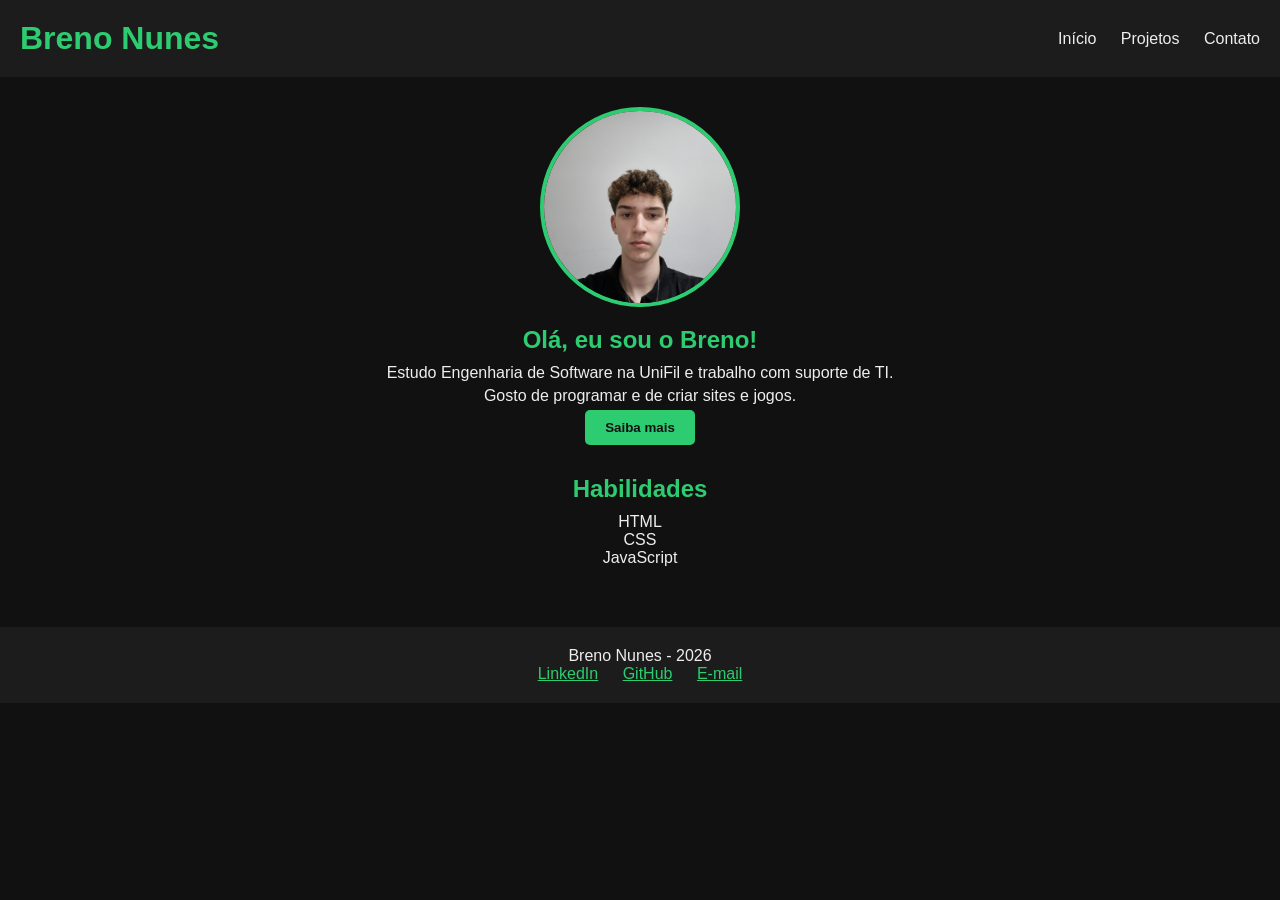
==== commit cfa53abc: "Botões interativos" ====
--- a/index.html
+++ b/index.html
@@ -23,6 +23,9 @@
             <h2>Olá, eu sou o Breno!</h2>
             <p>Estudo Engenharia de Software na UniFil e trabalho com suporte de TI.</p>
             <p>Gosto de programar e de criar sites e jogos.</p>
+
+            <button class="botao" onclick="mostrarMais()">Saiba mais</button>
+            <p id="maisInfo" class="escondido">Comecei a programar por causa dos jogos e hoje quero trabalhar como desenvolvedor.</p>
         </section>
 
         <section class="sobre">
@@ -42,5 +45,6 @@
         <a href="mailto:brenonunes@edu.unifil.br">E-mail</a>
     </footer>
 
+    <script src="script.js"></script>
 </body>
 </html>
--- a/style.css
+++ b/style.css
@@ -102,8 +102,31 @@
     margin-bottom: 10px;
 }
 
-.card a {
-    color: #2ecc71;
+/* Botões */
+.botao {
+    display: inline-block;
+    padding: 10px 20px;
+    background-color: #2ecc71;
+    color: #111111;
+    font-weight: bold;
+    text-decoration: none;
+    border: none;
+    border-radius: 5px;
+    cursor: pointer;
+    transition: 0.3s;
+}
+
+.botao:hover {
+    background-color: #27ae60;
+    color: #eeeeee;
+}
+
+.escondido {
+    display: none;
+}
+
+#maisInfo {
+    margin-top: 15px;
 }
 
 /* Contato */
@@ -129,12 +152,6 @@
 
 .formulario button {
     width: 100%;
-    padding: 10px;
-    background-color: #2ecc71;
-    color: #111111;
-    border: none;
-    font-weight: bold;
-    cursor: pointer;
 }
 
 #resposta {
